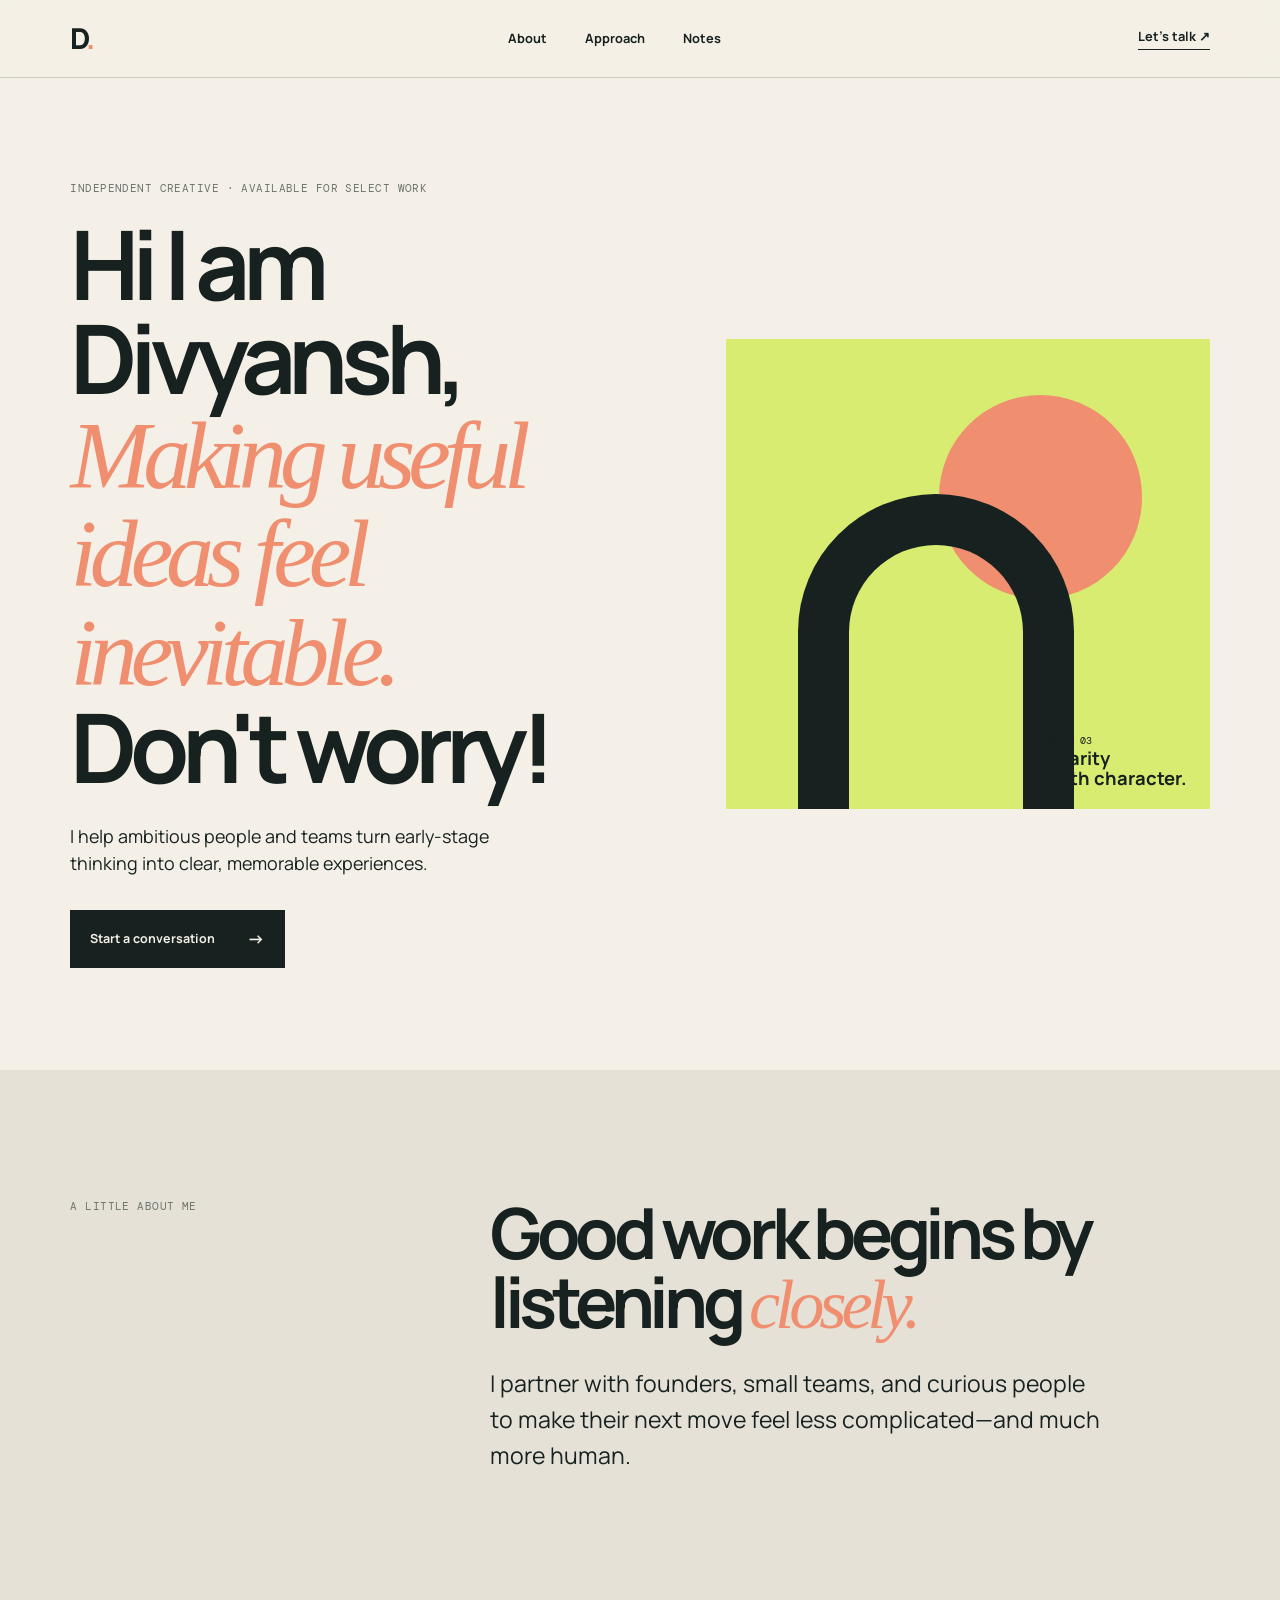
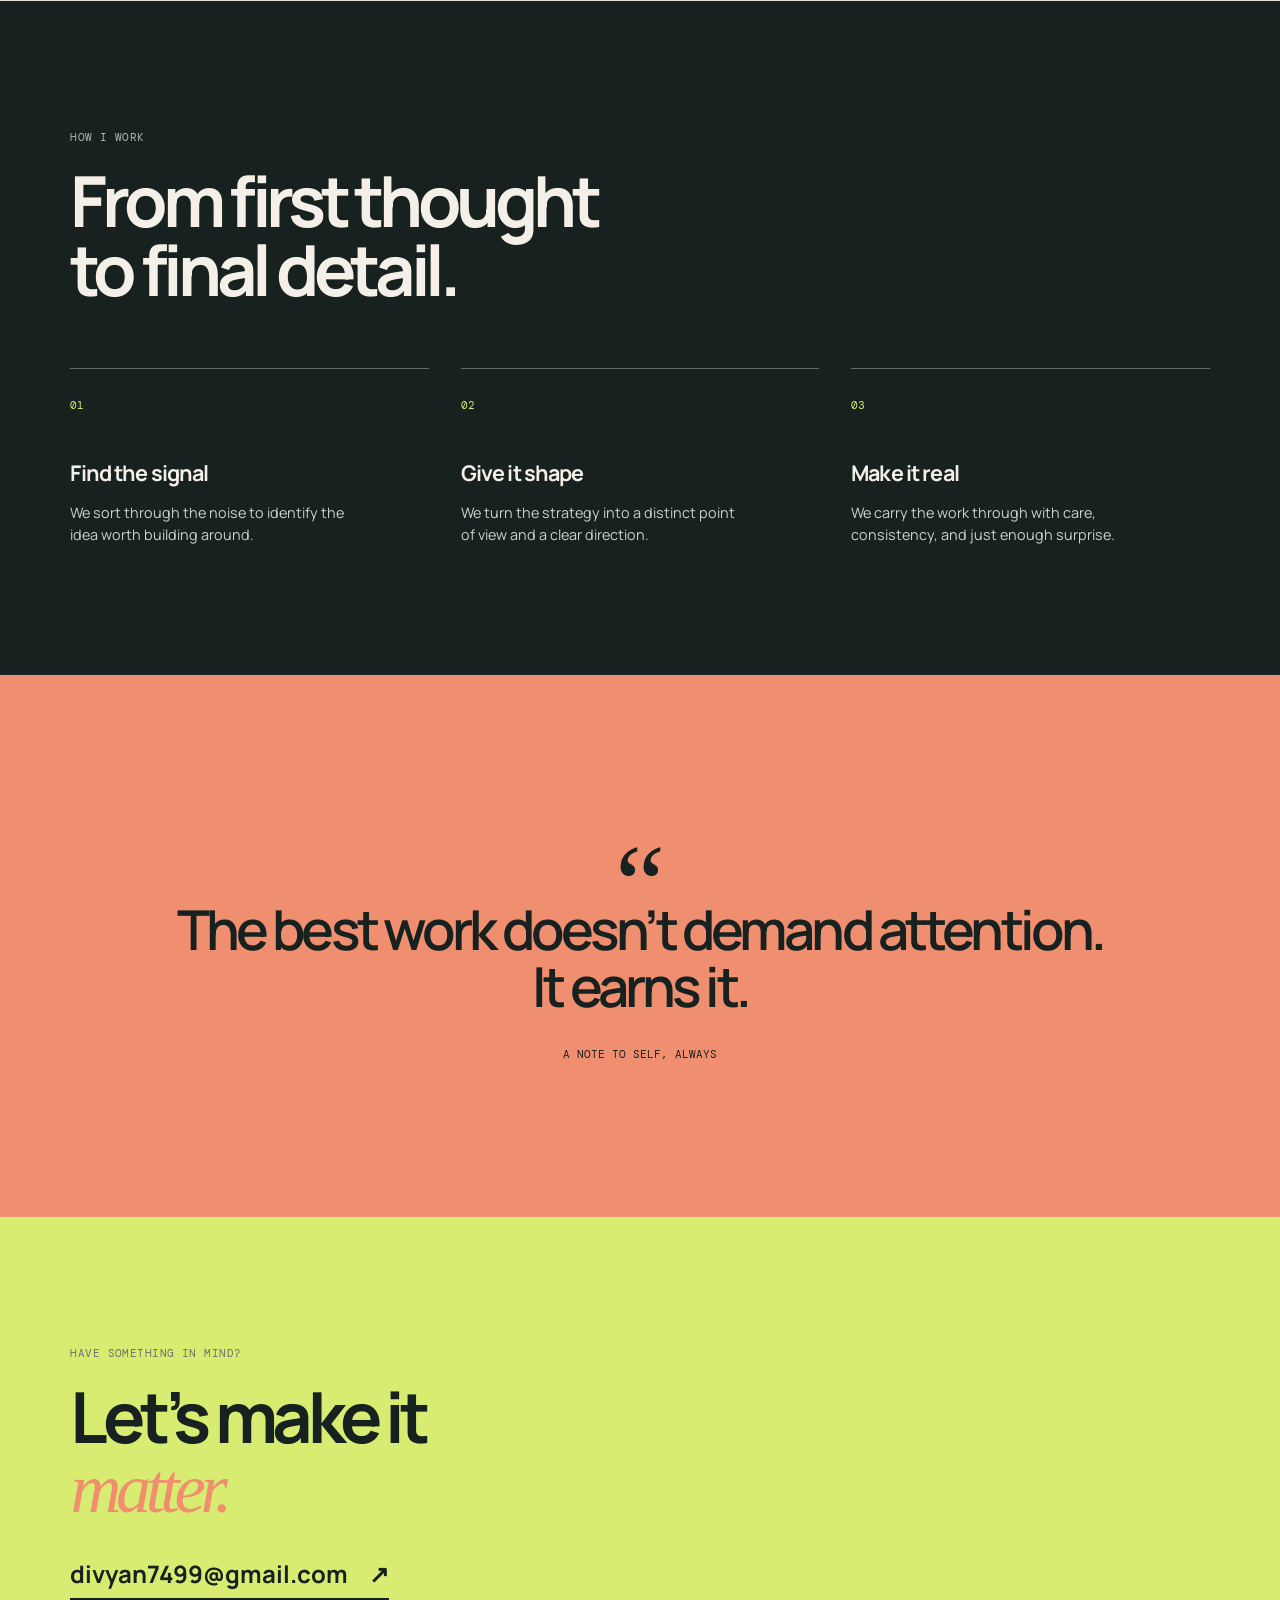
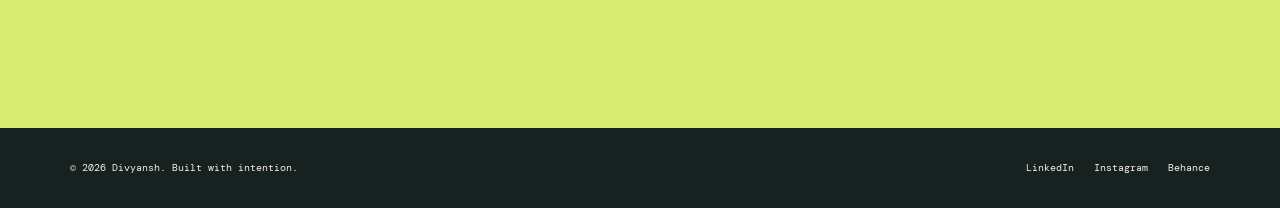
==== WebDev-L1-LandingPage/index.html @ 8af9af4b "Add files via upload" ====
<!doctype html>
<html lang="en">
  <head>
    <meta charset="utf-8">
    <meta name="viewport" content="width=device-width, initial-scale=1">
    <meta name="description" content="A thoughtful personal brand landing page for Divya.">
    <title>Divyansh — Independent Creative</title>
    <link rel="preconnect" href="https://fonts.googleapis.com">
    <link rel="preconnect" href="https://fonts.gstatic.com" crossorigin>
    <link href="https://fonts.googleapis.com/css2?family=DM+Mono&family=Manrope:wght@400;500;600;700;800&display=swap" rel="stylesheet">
    <link rel="stylesheet" href="style.css">
  </head>
  <body>
    <header class="site-header">
      <a class="brand" href="#top" aria-label="Divya home">D<span>.</span></a>
      <nav aria-label="Primary navigation">
        <a href="#about">About</a>
        <a href="#approach">Approach</a>
        <a href="#notes">Notes</a>
      </nav>
      <a class="nav-contact" href="mailto:hello@example.com">Let’s talk <span aria-hidden="true">↗</span></a>
    </header>

    <main id="top">
      <section class="hero" aria-labelledby="hero-title">
        <div class="hero-copy">
          <p class="eyebrow">Independent creative · Available for select work</p>
          <h1 id="hero-title">Hi I am Divyansh,
            <em>Making useful ideas feel inevitable.</em><br>
            Don't worry!</h1>

          <p class="hero-intro">I help ambitious people and teams turn early-stage thinking into clear, memorable experiences.</p>
          <a class="button" href="mailto:hello@example.com">Start a conversation <span aria-hidden="true">→</span></a>
        </div>
        <div class="hero-art" aria-label="Abstract decorative artwork">
          <div class="sun"></div>
          <div class="arch"></div>
          <p>01 / 03<br><strong>Clarity<br>with character.</strong></p>
        </div>
      </section>

      <section class="about section" id="about" aria-labelledby="about-title">
        <p class="section-label">A little about me</p>
        <div>
          <h2 id="about-title">Good work begins by listening <em>closely.</em></h2>
          <p class="large-copy">I partner with founders, small teams, and curious people to make their next move feel less complicated—and much more human.</p>
        </div>
      </section>

      <section class="approach section" id="approach" aria-labelledby="approach-title">
        <div class="approach-heading">
          <p class="section-label">How I work</p>
          <h2 id="approach-title">From first thought<br>to final detail.</h2>
        </div>
        <div class="steps">
          <article>
            <span>01</span>
            <h3>Find the signal</h3>
            <p>We sort through the noise to identify the idea worth building around.</p>
          </article>
          <article>
            <span>02</span>
            <h3>Give it shape</h3>
            <p>We turn the strategy into a distinct point of view and a clear direction.</p>
          </article>
          <article>
            <span>03</span>
            <h3>Make it real</h3>
            <p>We carry the work through with care, consistency, and just enough surprise.</p>
          </article>
        </div>
      </section>

      <section class="quote" id="notes" aria-labelledby="quote-text">
        <p class="quote-mark" aria-hidden="true">“</p>
        <blockquote id="quote-text">The best work doesn’t demand attention. It earns it.</blockquote>
        <p class="quote-source">A note to self, always</p>
      </section>

      <section class="contact section" aria-labelledby="contact-title">
        <p class="section-label">Have something in mind?</p>
        <h2 id="contact-title">Let’s make it<br><em>matter.</em></h2>
        <a class="text-link" href="mailto:hello@example.com">divyan7499@gmail.com <span aria-hidden="true">↗</span></a>
      </section>
    </main>

    <footer>
      <p>© 2026 Divyansh. Built with intention.</p>
      <div>
        <a href="#">LinkedIn</a>
        <a href="#">Instagram</a>
        <a href="#">Behance</a>
      </div>
    </footer>
  </body>
</html>
---- WebDev-L1-LandingPage/style.css ----
:root {
  --ink: #17211f;
  --cream: #f4f0e7;
  --lime: #d7ec71;
  --coral: #f08f70;
  --muted: #6c736d;
  --line: rgba(23, 33, 31, .18);
}

* { box-sizing: border-box; }
html { scroll-behavior: smooth; }
body { margin: 0; color: var(--ink); background: var(--cream); font-family: "Manrope", Arial, sans-serif; font-size: 16px; line-height: 1.55; }
a { color: inherit; text-decoration: none; }

.site-header { position: sticky; top: 0; z-index: 10; display: flex; align-items: center; justify-content: space-between; min-height: 78px; padding: 0 5.5vw; background: rgba(244, 240, 231, .92); border-bottom: 1px solid var(--line); backdrop-filter: blur(12px); }
.brand { font-size: 1.8rem; font-weight: 800; letter-spacing: -.12em; }
.brand span { color: var(--coral); }
nav { display: flex; gap: clamp(1rem, 3vw, 2.75rem); font-size: .8rem; font-weight: 700; }
nav a, footer a { transition: opacity .2s ease; }
nav a:hover, footer a:hover { opacity: .55; }
.nav-contact { padding-bottom: 3px; border-bottom: 1px solid currentColor; font-size: .8rem; font-weight: 700; }

.hero { display: grid; grid-template-columns: 1.1fr .9fr; min-height: calc(100vh - 78px); padding: clamp(4rem, 8vw, 8.5rem) 5.5vw; gap: 4rem; align-items: center; }
.eyebrow, .section-label { margin: 0 0 1.25rem; color: var(--muted); font-family: "DM Mono", monospace; font-size: .68rem; letter-spacing: .04em; text-transform: uppercase; }
h1, h2, h3, p { margin-top: 0; }
h1, h2 { font-weight: 700; letter-spacing: -.075em; line-height: .98; }
h1 { max-width: 760px; margin-bottom: 1.8rem; font-size: clamp(3.5rem, 7.5vw, 7.7rem); }
em { color: var(--coral); font-family: Georgia, serif; font-weight: 400; }
.hero-intro { max-width: 450px; margin-bottom: 2rem; font-size: clamp(1rem, 1.4vw, 1.15rem); }
.button { display: inline-flex; align-items: center; gap: 2rem; padding: .95rem 1.25rem; background: var(--ink); color: var(--cream); font-size: .78rem; font-weight: 700; transition: transform .2s ease, background .2s ease; }
.button:hover { background: #31433e; transform: translateY(-2px); }
.button span { font-size: 1.1rem; }

.hero-art { position: relative; min-height: 470px; overflow: hidden; background: var(--lime); }
.sun { position: absolute; top: 12%; right: 14%; width: 42%; aspect-ratio: 1; border-radius: 50%; background: var(--coral); }
.arch { position: absolute; bottom: -5%; left: 15%; width: 57%; height: 72%; border: clamp(24px, 4vw, 52px) solid var(--ink); border-bottom: 0; border-radius: 999px 999px 0 0; }
.hero-art p { position: absolute; right: 1.4rem; bottom: 1.2rem; margin: 0; font-family: "DM Mono", monospace; font-size: .65rem; line-height: 1.5; }
.hero-art strong { font-family: "Manrope", sans-serif; font-size: 1.15rem; line-height: 1.05; }

.section { padding: clamp(4.5rem, 10vw, 10rem) 5.5vw; }
.about { display: grid; grid-template-columns: .7fr 1.3fr; gap: 2rem; background: #e5e1d7; }
h2 { margin-bottom: 1.7rem; font-size: clamp(2.6rem, 5.5vw, 5.8rem); }
.large-copy { max-width: 620px; margin: 0; font-size: clamp(1.12rem, 1.8vw, 1.5rem); line-height: 1.55; }
.approach { background: var(--ink); color: var(--cream); }
.approach-heading { margin-bottom: 4rem; }
.approach .section-label { color: #aeb7ae; }
.steps { display: grid; grid-template-columns: repeat(3, 1fr); gap: 2rem; }
.steps article { padding-top: 1.35rem; border-top: 1px solid rgba(244, 240, 231, .35); }
.steps span { color: var(--lime); font-family: "DM Mono", monospace; font-size: .7rem; }
h3 { margin: 2.5rem 0 .8rem; font-size: 1.35rem; letter-spacing: -.04em; }
.steps p { max-width: 280px; margin: 0; color: #ccd1cb; font-size: .9rem; }
.quote { padding: clamp(5rem, 12vw, 11rem) 10vw; background: var(--coral); text-align: center; }
.quote-mark { height: .65em; margin: 0; font-family: Georgia, serif; font-size: 7rem; line-height: 1; }
blockquote { max-width: 950px; margin: 0 auto 2rem; font-size: clamp(2rem, 4.3vw, 4.6rem); font-weight: 600; letter-spacing: -.07em; line-height: 1.03; }
.quote-source { margin: 0; font-family: "DM Mono", monospace; font-size: .68rem; text-transform: uppercase; }
.contact { background: var(--lime); }
.contact h2 { margin-bottom: 2rem; }
.text-link { display: inline-block; padding-bottom: .4rem; border-bottom: 2px solid var(--ink); font-size: clamp(1.1rem, 2vw, 1.5rem); font-weight: 700; }
.text-link span { margin-left: 1rem; }
footer { display: flex; justify-content: space-between; gap: 2rem; padding: 2rem 5.5vw; background: var(--ink); color: var(--cream); font-family: "DM Mono", monospace; font-size: .65rem; }
footer p { margin: 0; } footer div { display: flex; flex-wrap: wrap; gap: 1.25rem; }

@media (max-width: 720px) {
  .site-header { min-height: 65px; padding: 0 1.25rem; }
  nav { gap: 1rem; font-size: .7rem; }
  .nav-contact { display: none; }
  .hero { grid-template-columns: 1fr; min-height: auto; padding: 4.5rem 1.25rem; gap: 3rem; }
  .hero-art { min-height: 360px; }
  .section { padding-right: 1.25rem; padding-left: 1.25rem; }
  .about { grid-template-columns: 1fr; gap: 1rem; }
  .steps { grid-template-columns: 1fr; gap: 2.5rem; }
  .approach-heading { margin-bottom: 3rem; }
  .quote { padding-right: 1.25rem; padding-left: 1.25rem; }
  footer { flex-direction: column; padding: 1.5rem 1.25rem; gap: 1rem; }
}
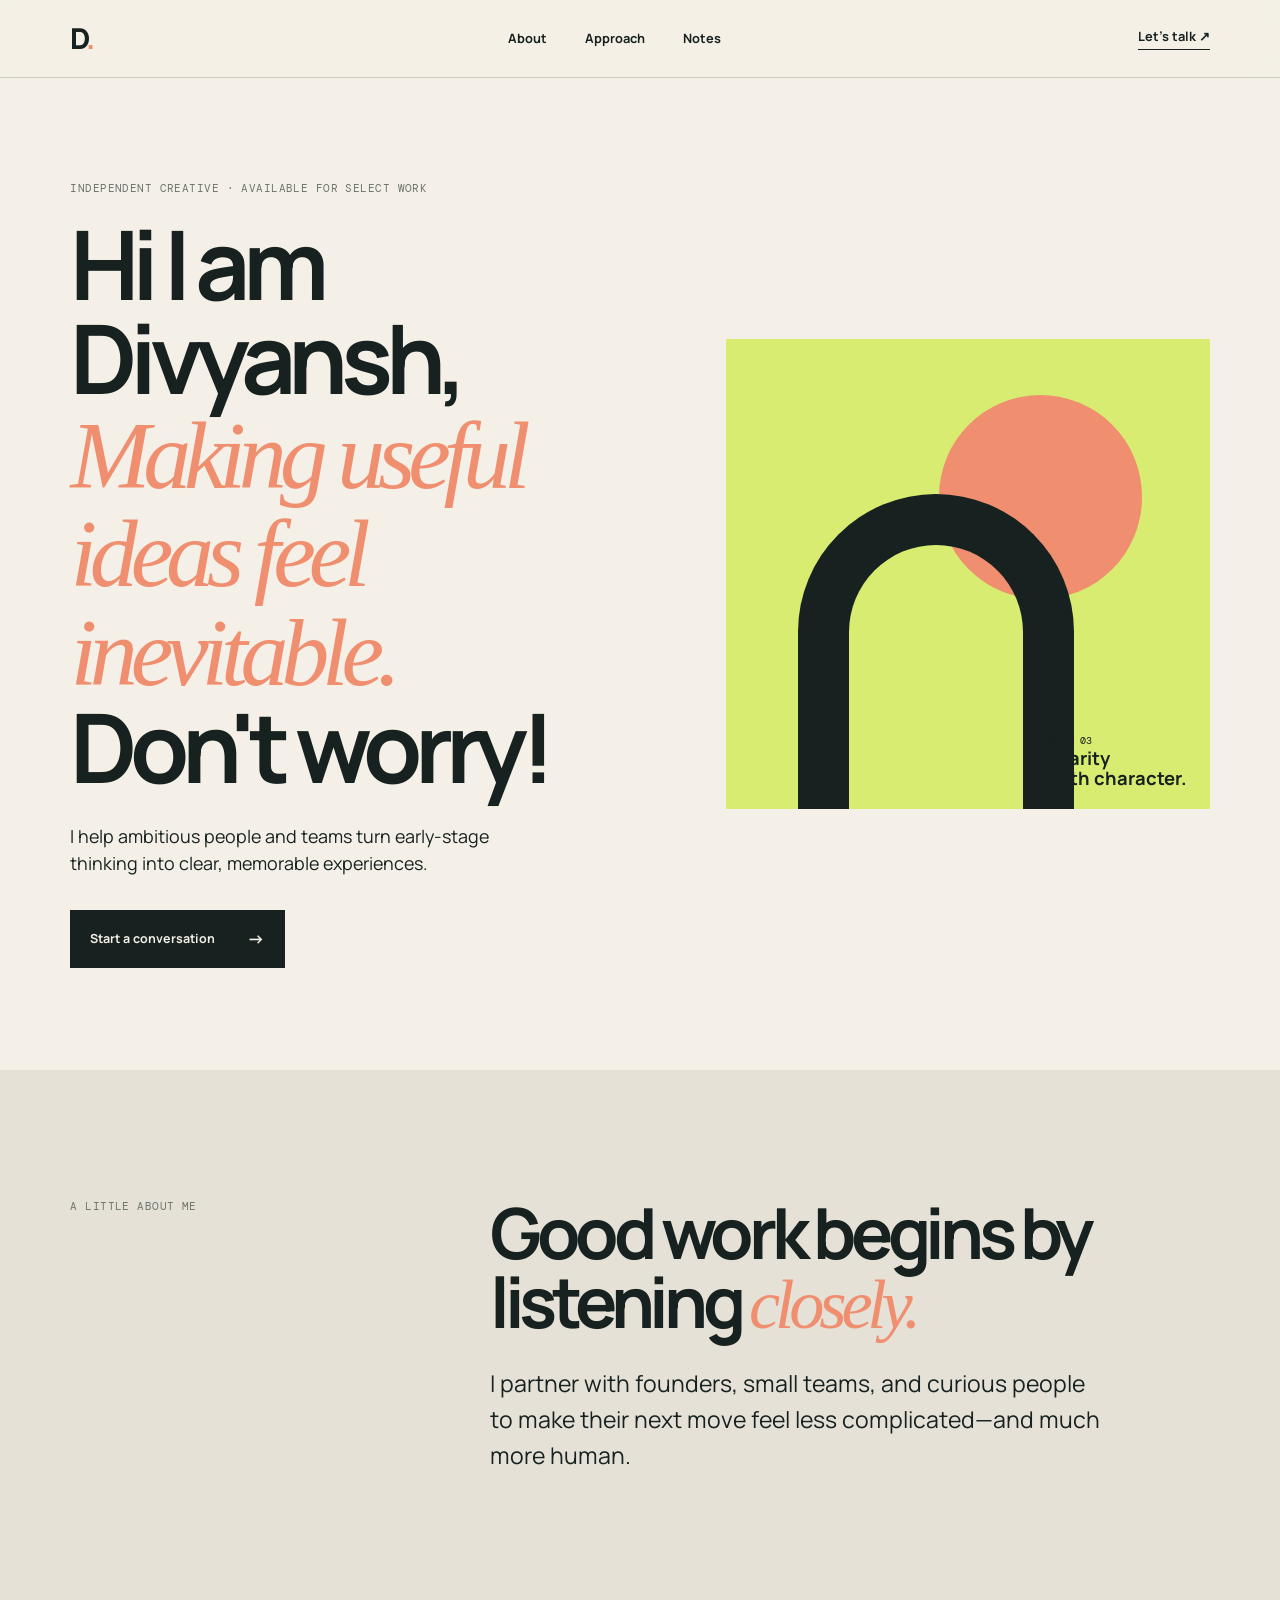
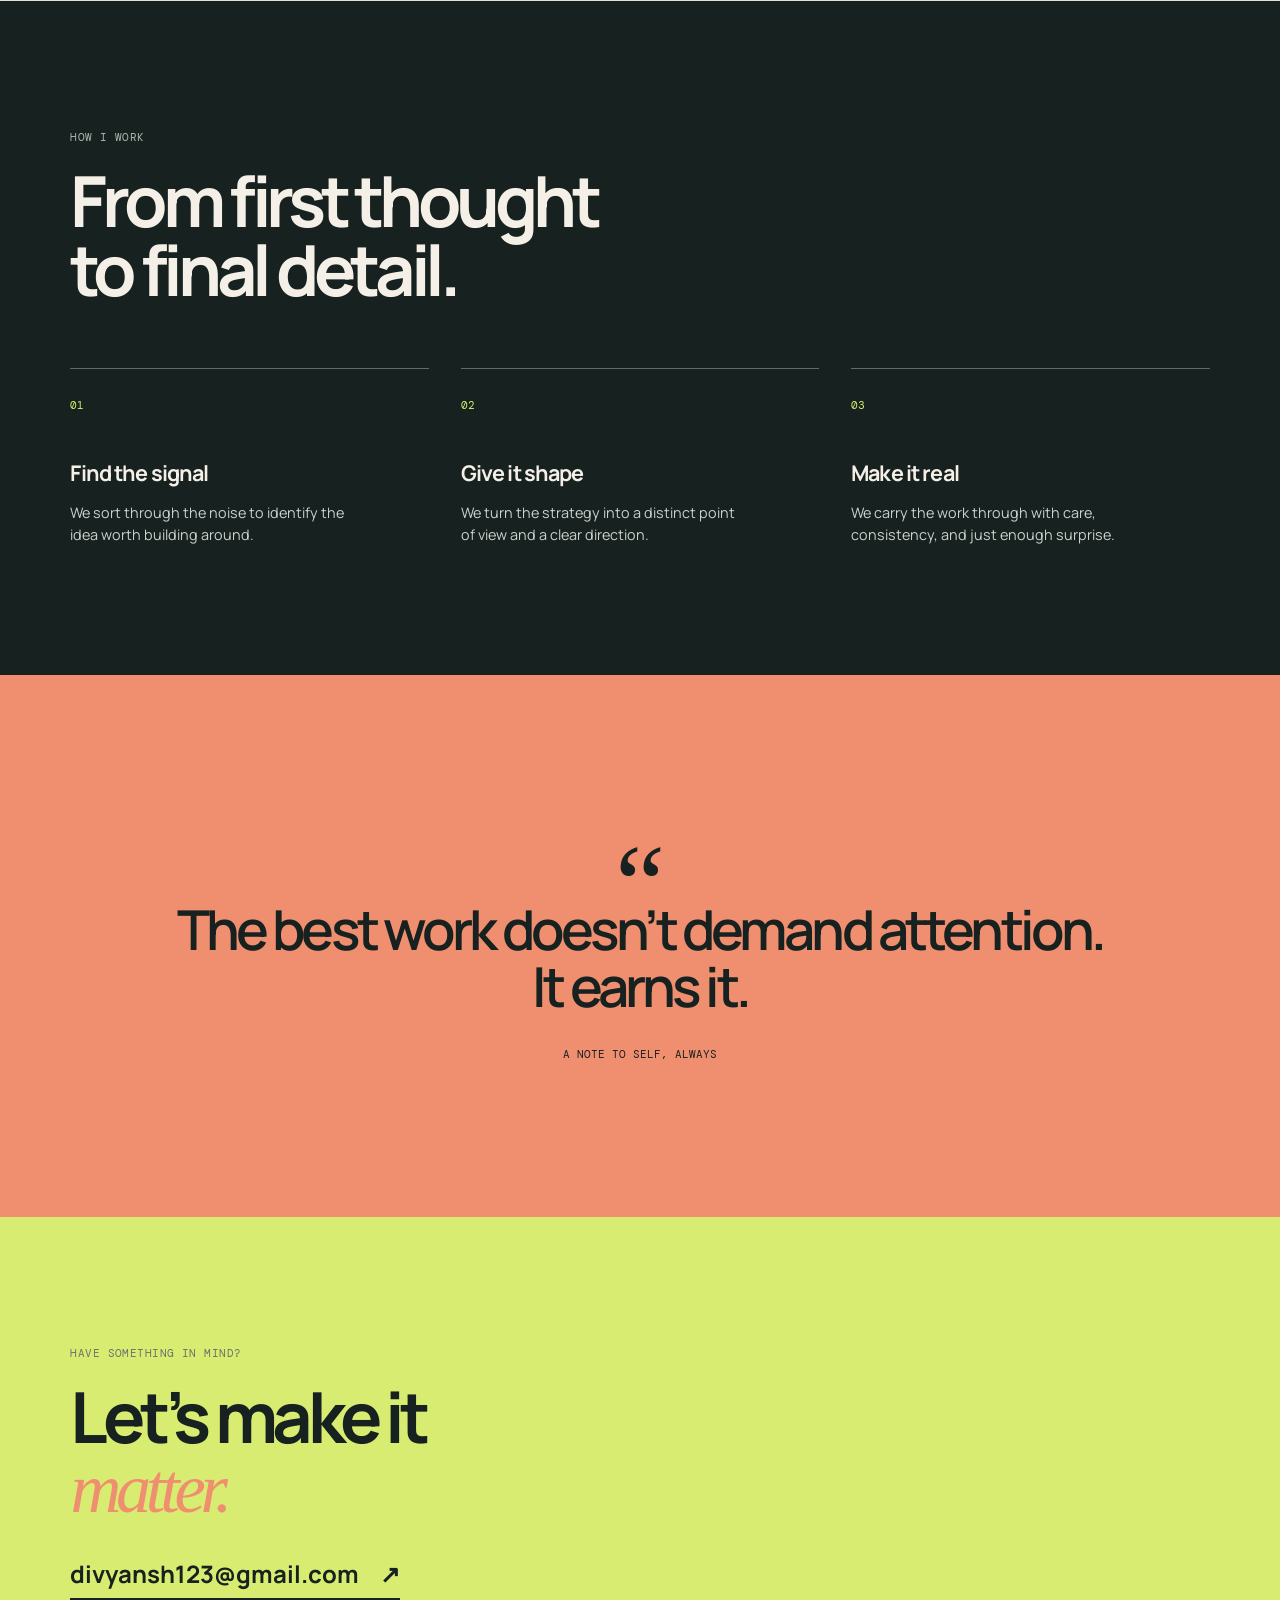
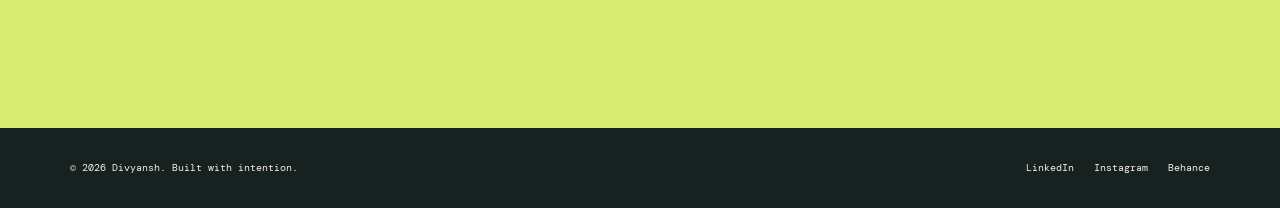
==== commit 45d68553: "Change contact email address in index.html Updated the email address in the contact section." ====
--- a/WebDev-L1-LandingPage/index.html
+++ b/WebDev-L1-LandingPage/index.html
@@ -80,7 +80,7 @@
       <section class="contact section" aria-labelledby="contact-title">
         <p class="section-label">Have something in mind?</p>
         <h2 id="contact-title">Let’s make it<br><em>matter.</em></h2>
-        <a class="text-link" href="mailto:hello@example.com">divyan7499@gmail.com <span aria-hidden="true">↗</span></a>
+        <a class="text-link" href="mailto:hello@example.com">divyansh123@gmail.com <span aria-hidden="true">↗</span></a>
       </section>
     </main>
 
@@ -93,4 +93,4 @@
       </div>
     </footer>
   </body>
-</html>+</html>
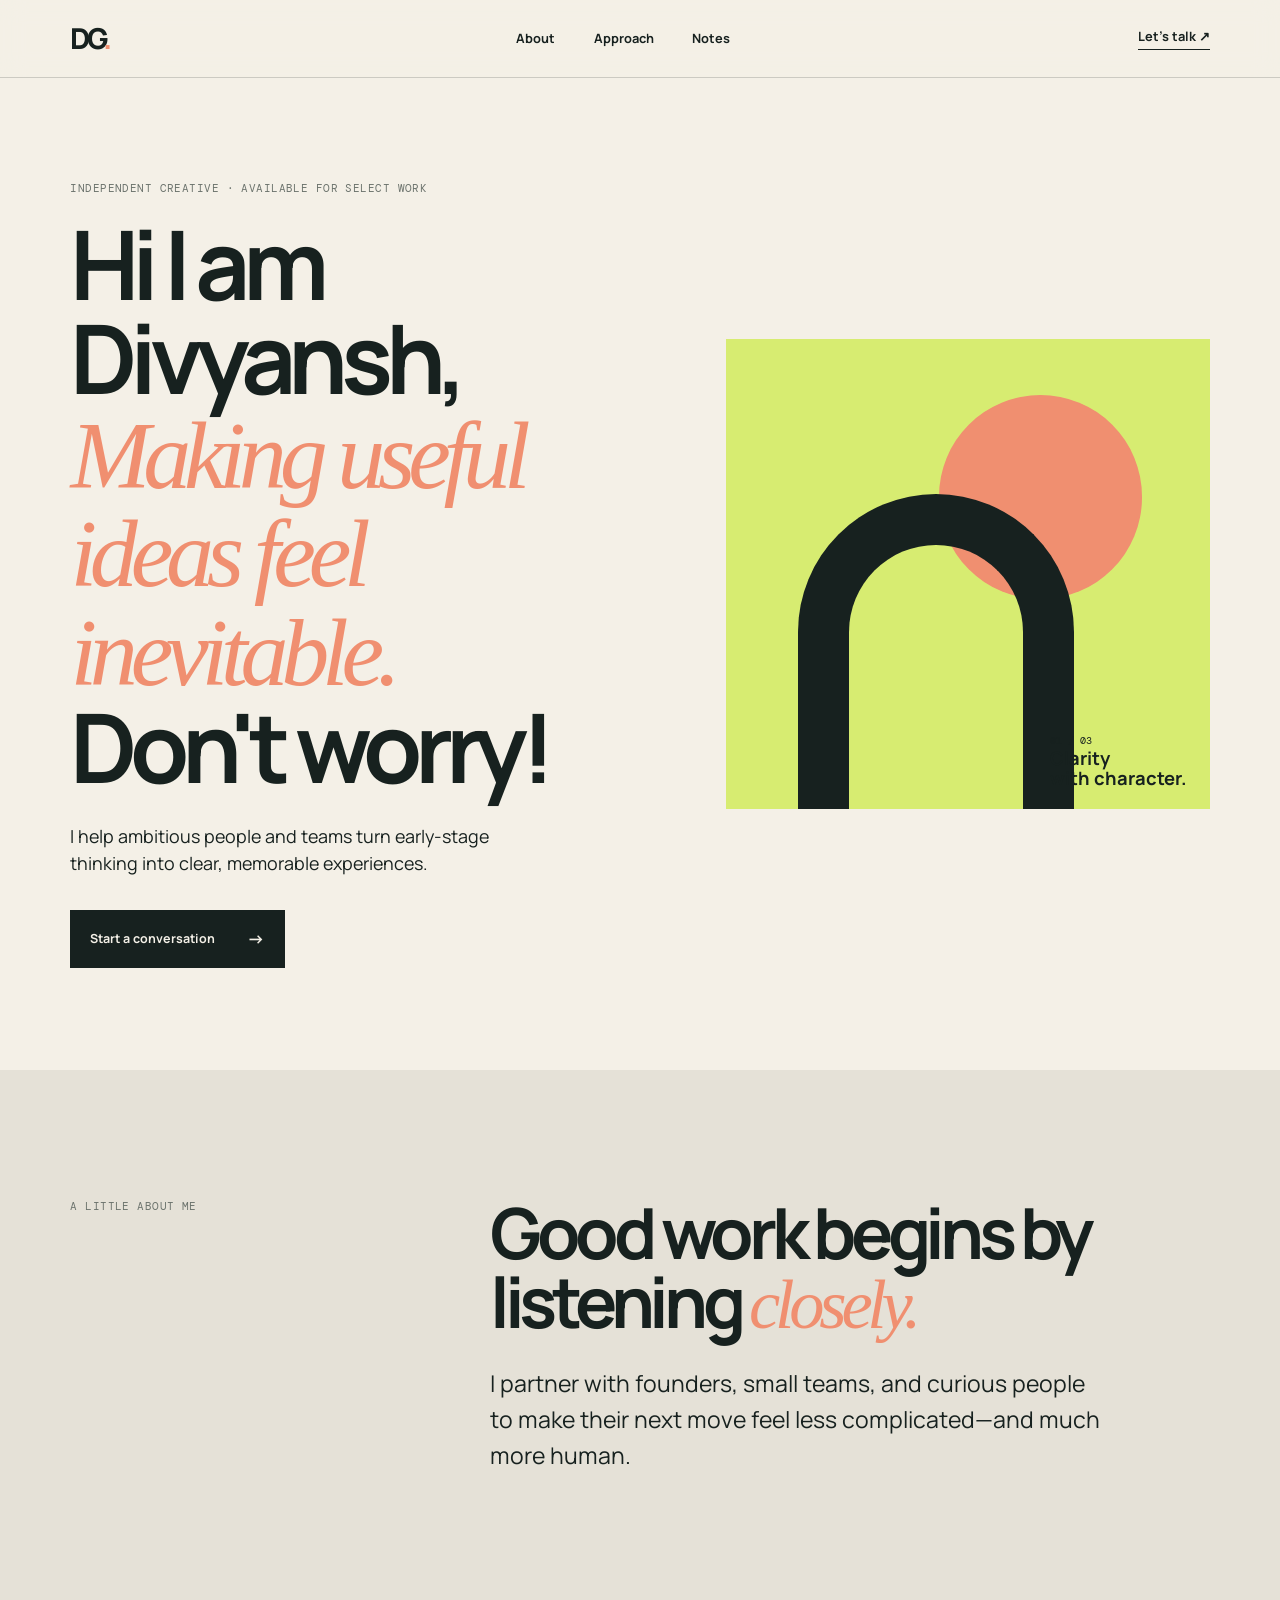
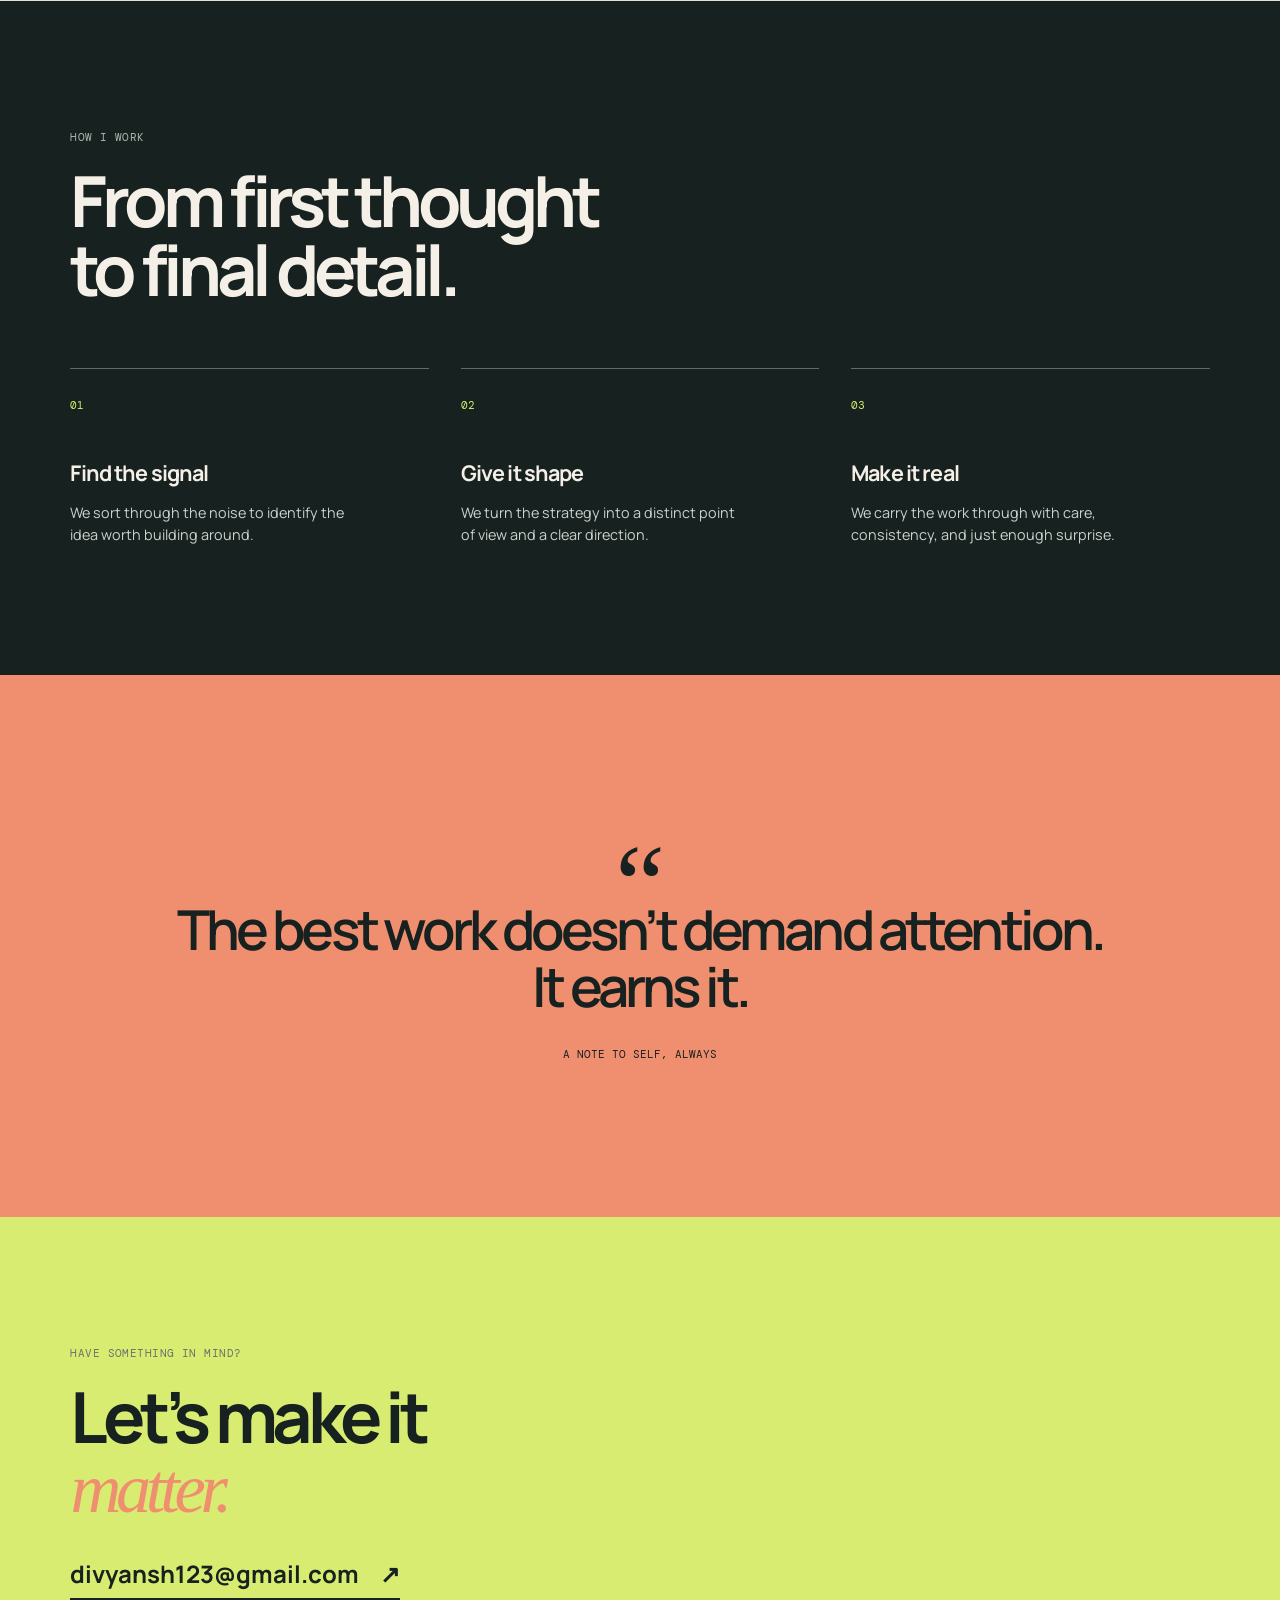
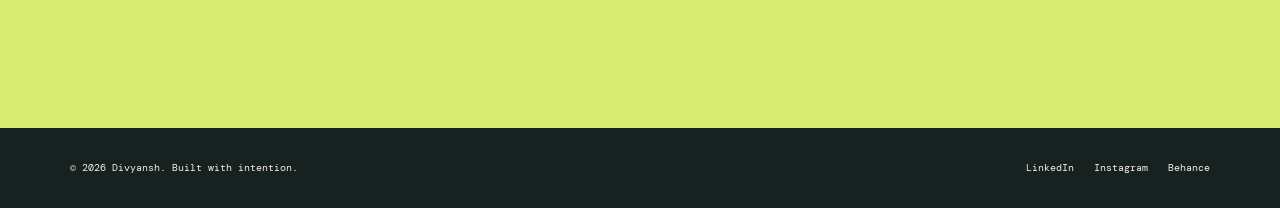
==== commit 81715f50: "Update landing page HTML structure and content" ====
--- a/WebDev-L1-LandingPage/index.html
+++ b/WebDev-L1-LandingPage/index.html
@@ -12,7 +12,7 @@
   </head>
   <body>
     <header class="site-header">
-      <a class="brand" href="#top" aria-label="Divya home">D<span>.</span></a>
+      <a class="brand" href="#top" aria-label="Divya home">DG<span>.</span></a>
       <nav aria-label="Primary navigation">
         <a href="#about">About</a>
         <a href="#approach">Approach</a>
